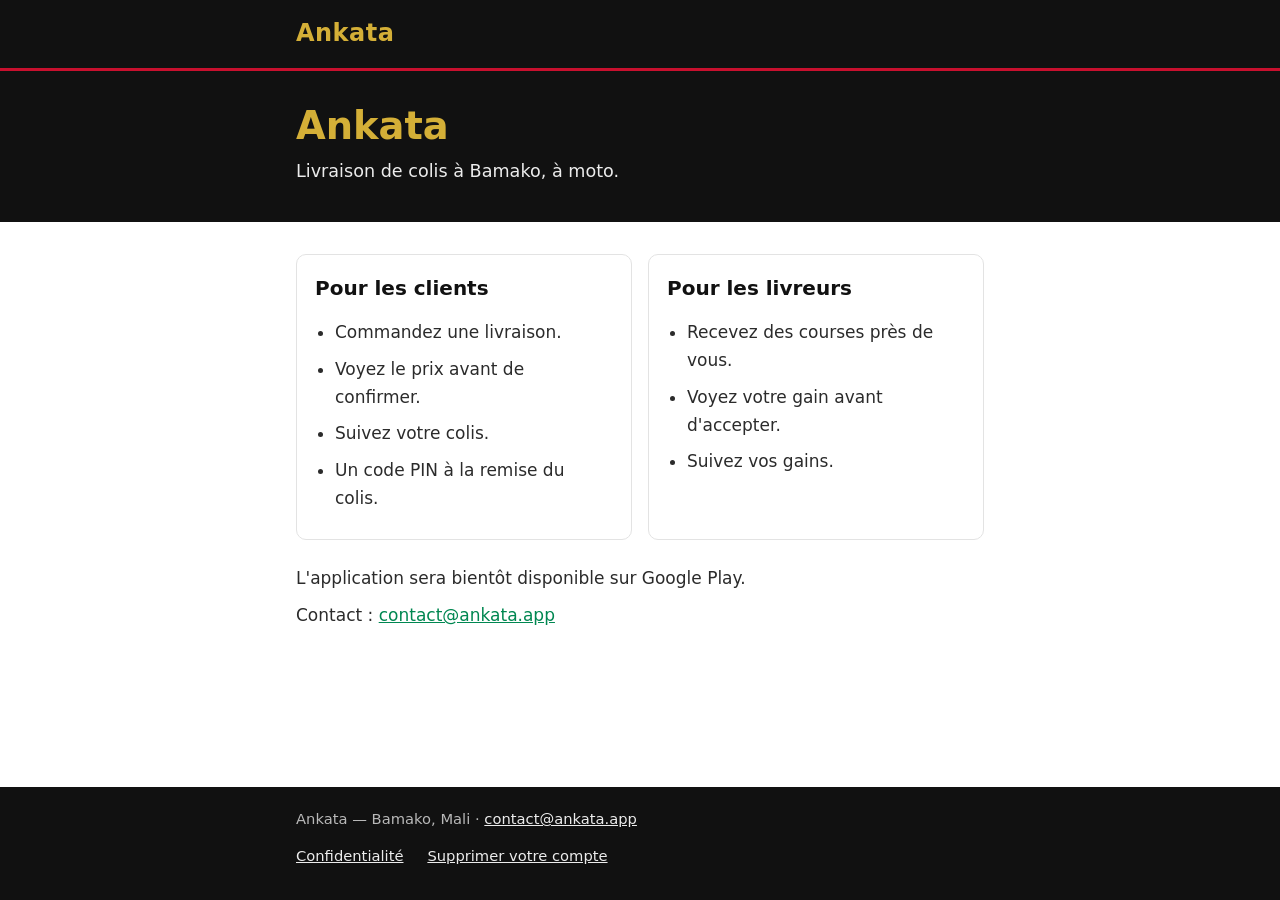
==== index.html @ 9b976870 "Site v1: home, privacy policy, account deletion page Co-Authored-By: Claude Opus 5.5 <noreply@anthro" ====
<!DOCTYPE html>
<html lang="fr">
<head>
<meta charset="utf-8">
<meta name="viewport" content="width=device-width, initial-scale=1">
<title>Ankata — Livraison de colis à Bamako</title>
<meta name="description" content="Ankata : livraison de colis à Bamako, à moto. Application pour les clients et les livreurs.">
<link rel="stylesheet" href="style.css">
</head>
<body>

<header class="site-header">
  <div class="wrap"><a class="logo" href="./">Ankata</a></div>
</header>

<main>
  <section class="hero">
    <div class="wrap">
      <h1>Ankata</h1>
      <p>Livraison de colis à Bamako, à moto.</p>
    </div>
  </section>

  <div class="wrap content">
    <div class="blocks">
      <section class="block">
        <h2>Pour les clients</h2>
        <ul>
          <li>Commandez une livraison.</li>
          <li>Voyez le prix avant de confirmer.</li>
          <li>Suivez votre colis.</li>
          <li>Un code PIN à la remise du colis.</li>
        </ul>
      </section>
      <section class="block">
        <h2>Pour les livreurs</h2>
        <ul>
          <li>Recevez des courses près de vous.</li>
          <li>Voyez votre gain avant d'accepter.</li>
          <li>Suivez vos gains.</li>
        </ul>
      </section>
    </div>

    <p>L'application sera bientôt disponible sur Google Play.</p>
    <p>Contact&nbsp;: <a href="mailto:contact@ankata.app">contact@ankata.app</a></p>
  </div>
</main>

<footer class="site-footer">
  <div class="wrap">
    <p>Ankata — Bamako, Mali · <a href="mailto:contact@ankata.app">contact@ankata.app</a></p>
    <nav aria-label="Liens utiles">
      <a href="confidentialite/">Confidentialité</a>
      <a href="supprimer-compte/">Supprimer votre compte</a>
    </nav>
  </div>
</footer>

</body>
</html>
---- style.css ----
/* All colours and shared values live here: change them in one place. */
:root {
  --dark: #111111;          /* header, footer, hero band */
  --gold: #D4AF37;          /* wordmark + headings on dark backgrounds ONLY */
  --green: #008751;         /* links and buttons */
  --green-hover: #006b40;
  --red: #C8102E;           /* sparing accents */
  --bg: #ffffff;            /* text content background */
  --text: #2b2b2b;          /* body text */
  --muted: #5f6368;
  --rule: #e3e3e3;
  --box: #f4f6f5;
  --on-dark: #ececec;       /* body text on dark backgrounds */
  --on-dark-muted: #b8b8b8;

  --font: system-ui, -apple-system, "Segoe UI", Roboto, "Helvetica Neue", Arial, sans-serif;
  --max: 720px;
  --gutter: 16px;
}

*, *::before, *::after { box-sizing: border-box; }

html { -webkit-text-size-adjust: 100%; }

body {
  margin: 0;
  background: var(--bg);
  color: var(--text);
  font-family: var(--font);
  font-size: 17px;
  line-height: 1.65;
  overflow-wrap: break-word;
  display: flex;
  flex-direction: column;
  min-height: 100vh;
}

main { flex: 1; }

.wrap {
  max-width: var(--max);
  margin: 0 auto;
  padding: 0 var(--gutter);
}

a { color: var(--green); }
a:hover, a:focus { color: var(--green-hover); }
a:focus-visible { outline: 2px solid var(--green); outline-offset: 2px; }

/* Header */
.site-header {
  background: var(--dark);
  border-bottom: 3px solid var(--red);
}
.site-header .wrap { padding-top: 14px; padding-bottom: 14px; }
.logo {
  color: var(--gold);
  font-weight: 800;
  font-size: 1.5rem;
  letter-spacing: .02em;
  text-decoration: none;
}
.logo:hover, .logo:focus { color: var(--gold); text-decoration: underline; }
.logo:focus-visible { outline-color: var(--gold); }

/* Hero band */
.hero {
  background: var(--dark);
  color: var(--on-dark);
  padding: 32px 0 36px;
}
.hero h1 {
  color: var(--gold);
  font-size: 2rem;
  line-height: 1.2;
  margin: 0 0 .5rem;
}
.hero p { margin: .4rem 0 0; font-size: 1.1rem; }
.hero .sub { color: var(--on-dark-muted); font-size: .95rem; }

/* Content */
.content { padding-top: 24px; padding-bottom: 48px; }
.content h2 {
  color: var(--dark);
  font-size: 1.25rem;
  line-height: 1.3;
  margin: 2.2rem 0 .6rem;
  padding-top: 1.1rem;
  border-top: 1px solid var(--rule);
}
.content h3 { color: var(--dark); font-size: 1.05rem; margin: 1.4rem 0 .4rem; }
p, li { margin: .55rem 0; }
ul { padding-left: 1.25rem; }

.box {
  background: var(--box);
  border-radius: 8px;
  padding: 1rem 1.1rem;
  margin: 1rem 0;
}

.note { color: var(--muted); font-size: .9rem; margin-top: 2.5rem; }

/* Tables (privacy policy) */
.scroll { overflow-x: auto; -webkit-overflow-scrolling: touch; }
table { width: 100%; border-collapse: collapse; margin: .8rem 0; font-size: .92rem; }
th, td { text-align: left; padding: .5rem .6rem; border-bottom: 1px solid var(--rule); vertical-align: top; }
th { background: var(--box); font-weight: 600; }

/* Home: two audience blocks */
.blocks { display: grid; gap: 16px; margin: 8px 0 24px; }
.block {
  border: 1px solid var(--rule);
  border-radius: 10px;
  padding: 4px 18px 10px;
}
.block h2 { border-top: 0; padding-top: 0; margin-top: 1rem; }

/* Account deletion: the two ways, prominent */
.ways { display: grid; gap: 16px; margin: 8px 0 8px; }
.way {
  background: var(--box);
  border-top: 4px solid var(--green);
  border-radius: 10px;
  padding: 4px 18px 12px;
}
.way h2 { border-top: 0; padding-top: 0; margin-top: 1rem; }

.button {
  display: inline-block;
  background: var(--green);
  color: #ffffff;
  padding: .6rem 1.1rem;
  border-radius: 8px;
  text-decoration: none;
  font-weight: 600;
}
.button:hover, .button:focus { background: var(--green-hover); color: #ffffff; }

@media (min-width: 640px) {
  .blocks, .ways { grid-template-columns: 1fr 1fr; }
  .hero h1 { font-size: 2.4rem; }
}

/* Footer */
.site-footer {
  background: var(--dark);
  color: var(--on-dark-muted);
  font-size: .92rem;
  padding: 20px 0 28px;
}
.site-footer p { margin: 0 0 .5rem; }
.site-footer a { color: var(--on-dark); }
.site-footer a:hover, .site-footer a:focus { color: #ffffff; }
.site-footer a:focus-visible { outline-color: var(--on-dark); }
.site-footer nav a { margin-right: 1.2rem; display: inline-block; padding: 4px 0; }
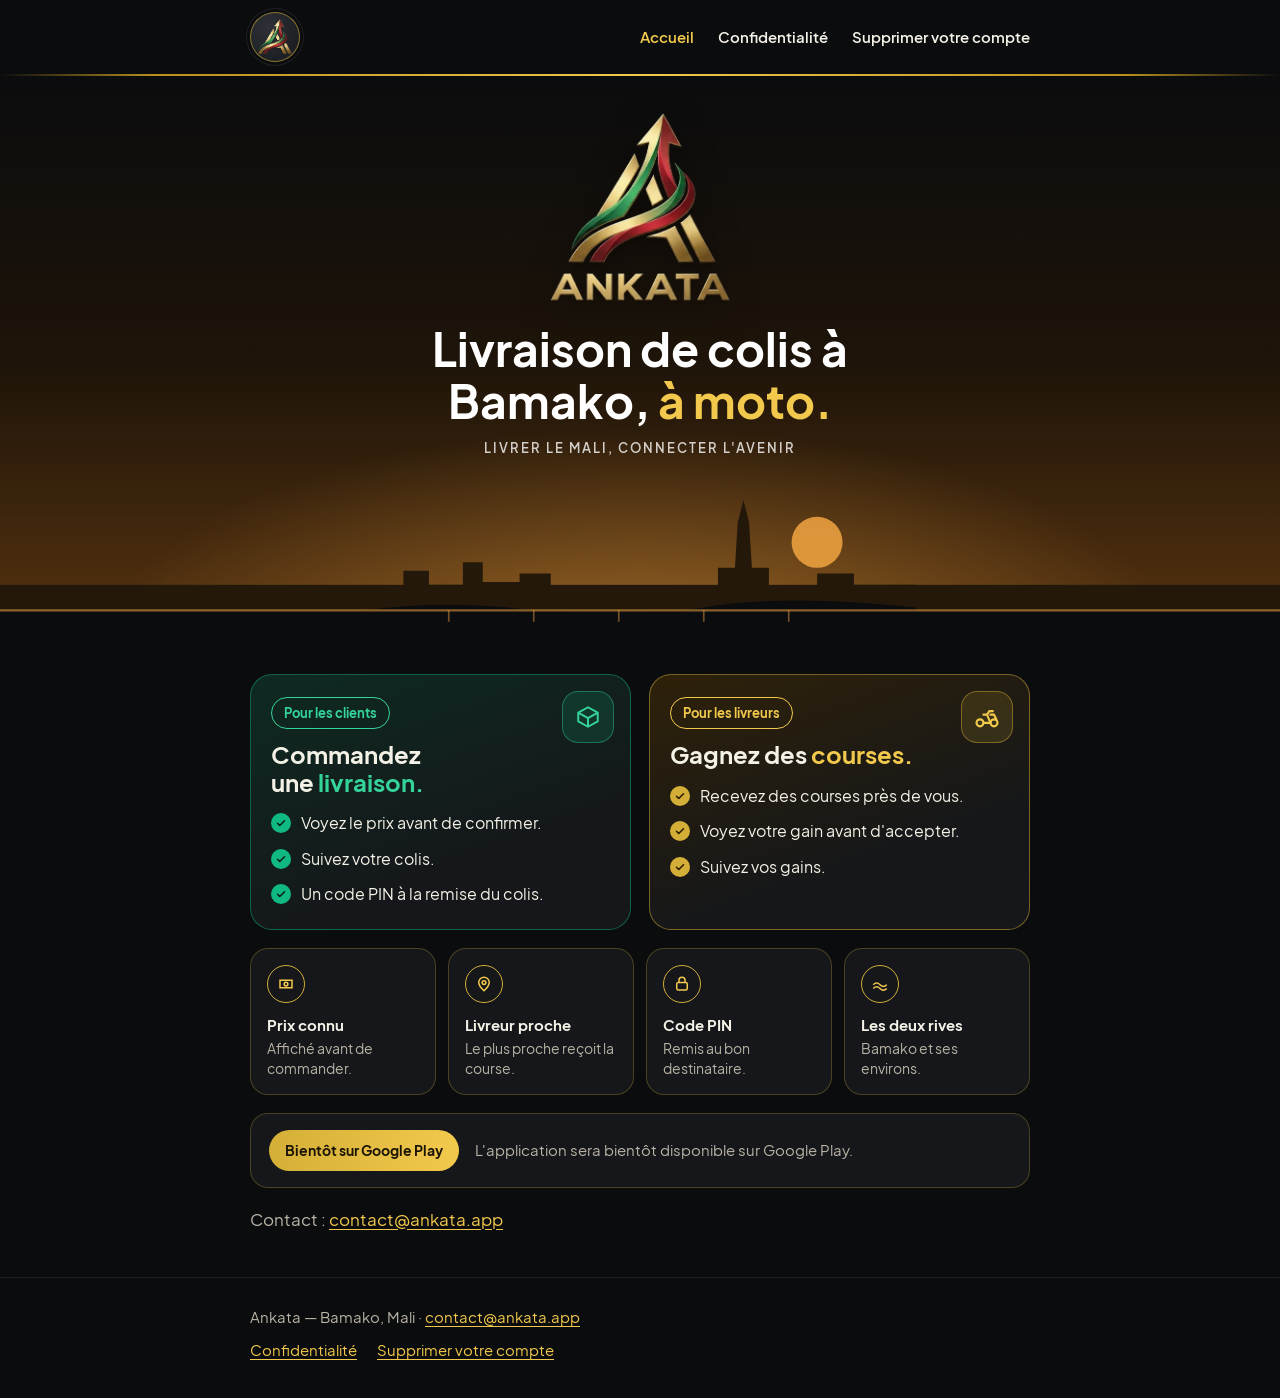
==== commit 9d973b16: "Site step 2: new design - night gold home, white/emerald inner pages, ringed logo bar, gold line, da" ====
--- a/index.html
+++ b/index.html
@@ -6,45 +6,105 @@
 <title>Ankata — Livraison de colis à Bamako</title>
 <meta name="description" content="Ankata : livraison de colis à Bamako, à moto. Application pour les clients et les livreurs.">
 <link rel="stylesheet" href="style.css">
+<meta name="theme-color" content="#0B0C0E">
+<meta name="color-scheme" content="dark">
+<link rel="icon" type="image/png" sizes="32x32" href="assets/favicon-32.png">
+<link rel="apple-touch-icon" href="apple-touch-icon.png">
+<meta property="og:type" content="website">
+<meta property="og:site_name" content="Ankata">
+<meta property="og:locale" content="fr_FR">
+<meta property="og:title" content="Ankata — Livraison de colis à Bamako">
+<meta property="og:description" content="Ankata : livraison de colis à Bamako, à moto. Application pour les clients et les livreurs.">
+<meta property="og:url" content="https://ankata.app/">
+<meta property="og:image" content="https://ankata.app/assets/icon-192.png">
 </head>
-<body>
+<body class="home">
 
-<header class="site-header">
-  <div class="wrap"><a class="logo" href="./">Ankata</a></div>
+<header class="site-bar">
+  <div class="wrap bar-in">
+    <a class="brand" href="./" aria-label="Ankata, accueil"><span class="ring"><img src="assets/ankata-mark.webp" alt="" width="34" height="36"></span></a>
+    <nav class="bar-nav" aria-label="Menu principal">
+      <a href="./" aria-current="page">Accueil</a>
+      <a href="./confidentialite/">Confidentialité</a>
+      <a href="./supprimer-compte/">Supprimer votre compte</a>
+    </nav>
+    <details class="bar-menu">
+      <summary aria-label="Menu"><span class="burger" aria-hidden="true"></span></summary>
+      <nav aria-label="Menu">
+        <a href="./" aria-current="page">Accueil</a>
+        <a href="./confidentialite/">Confidentialité</a>
+        <a href="./supprimer-compte/">Supprimer votre compte</a>
+      </nav>
+    </details>
+  </div>
 </header>
 
-<main>
-  <section class="hero">
-    <div class="wrap">
-      <h1>Ankata</h1>
-      <p>Livraison de colis à Bamako, à moto.</p>
+<section class="home-hero">
+  <div class="wrap">
+    <img class="lock" src="assets/ankata-logo.webp" alt="Ankata" width="373" height="400">
+    <h1>Livraison de colis à Bamako, <em>à moto.</em></h1>
+    <p class="slogan">Livrer le Mali, connecter l'avenir</p>
+  </div>
+  <svg class="skyline" viewBox="0 0 390 120" preserveAspectRatio="xMidYMax meet" aria-hidden="true" focusable="false">
+    <circle cx="320" cy="44" r="18" fill="#F2A541" opacity=".85"/>
+    <rect x="-2000" y="74" width="4390" height="46" fill="#24180B"/>
+    <path d="M0 78 L28 78 L28 64 L46 64 L46 74 L70 74 L70 58 L84 58 L84 72 L110 72 L110 66 L132 66 L132 76 L250 76 L250 62 L262 62 L264 30 L268 14 L272 30 L274 62 L286 62 L286 76 L320 76 L320 66 L346 66 L346 74 L390 74 L390 120 L0 120Z" fill="#24180B"/>
+    <rect x="-2000" y="92" width="4390" height="28" fill="#0B0C0E"/>
+    <path d="M0 92 Q60 84 120 92 T240 90 T390 90 L390 120 L0 120Z" fill="#0B0C0E"/>
+    <path d="M-2000 92 H2390" stroke="#F2A541" stroke-width="1.5" opacity=".55"/>
+    <path d="M60 92 v8 M120 92 v8 M180 92 v8 M240 92 v8 M300 92 v8" stroke="#F2A541" stroke-width="1.2" opacity=".45"/>
+  </svg>
+</section>
+
+<main class="wrap home-main">
+  <div class="cards">
+    <article class="card card-client">
+      <div class="icon" aria-hidden="true"><svg width="26" height="26" viewBox="0 0 24 24" fill="none" stroke="#34D399" stroke-width="1.8" stroke-linejoin="round"><path d="M3 8l9-5 9 5v8l-9 5-9-5z"/><path d="M3 8l9 5 9-5M12 13v8"/></svg></div>
+      <span class="chip">Pour les clients</span>
+      <h2>Commandez une <em>livraison.</em></h2>
+      <ul class="checks">
+        <li>Voyez le prix avant de confirmer.</li>
+        <li>Suivez votre colis.</li>
+        <li>Un code PIN à la remise du colis.</li>
+      </ul>
+    </article>
+    <article class="card card-driver">
+      <div class="icon" aria-hidden="true"><svg width="28" height="28" viewBox="0 0 24 24" fill="none" stroke="#F2C94C" stroke-width="1.8" stroke-linecap="round" stroke-linejoin="round"><circle cx="6" cy="17" r="3"/><circle cx="18" cy="17" r="3"/><path d="M9 17h6l-3-7h-3M15 10h3l2 4M12 10l2-3h3"/></svg></div>
+      <span class="chip">Pour les livreurs</span>
+      <h2>Gagnez des <em>courses.</em></h2>
+      <ul class="checks">
+        <li>Recevez des courses près de vous.</li>
+        <li>Voyez votre gain avant d'accepter.</li>
+        <li>Suivez vos gains.</li>
+      </ul>
+    </article>
+  </div>
+
+  <div class="feats">
+    <div class="feat">
+      <div class="ic" aria-hidden="true"><svg width="18" height="18" viewBox="0 0 24 24" fill="none" stroke="#F2C94C" stroke-width="2"><path d="M4 7h16v10H4z"/><circle cx="12" cy="12" r="2.5"/></svg></div>
+      <b>Prix connu</b><span>Affiché avant de commander.</span>
     </div>
-  </section>
+    <div class="feat">
+      <div class="ic" aria-hidden="true"><svg width="18" height="18" viewBox="0 0 24 24" fill="none" stroke="#F2C94C" stroke-width="2"><path d="M12 21s-7-6.5-7-11a7 7 0 0 1 14 0c0 4.5-7 11-7 11z"/><circle cx="12" cy="10" r="2.5"/></svg></div>
+      <b>Livreur proche</b><span>Le plus proche reçoit la course.</span>
+    </div>
+    <div class="feat">
+      <div class="ic" aria-hidden="true"><svg width="18" height="18" viewBox="0 0 24 24" fill="none" stroke="#F2C94C" stroke-width="2"><rect x="5" y="10" width="14" height="10" rx="2"/><path d="M8 10V7a4 4 0 0 1 8 0v3"/></svg></div>
+      <b>Code PIN</b><span>Remis au bon destinataire.</span>
+    </div>
+    <div class="feat">
+      <div class="ic" aria-hidden="true"><svg width="18" height="18" viewBox="0 0 24 24" fill="none" stroke="#F2C94C" stroke-width="2"><path d="M3 18c3-3 6-3 9 0s6 3 9 0M3 13c3-3 6-3 9 0s6 3 9 0"/></svg></div>
+      <b>Les deux rives</b><span>Bamako et ses environs.</span>
+    </div>
+  </div>
 
-  <div class="wrap content">
-    <div class="blocks">
-      <section class="block">
-        <h2>Pour les clients</h2>
-        <ul>
-          <li>Commandez une livraison.</li>
-          <li>Voyez le prix avant de confirmer.</li>
-          <li>Suivez votre colis.</li>
-          <li>Un code PIN à la remise du colis.</li>
-        </ul>
-      </section>
-      <section class="block">
-        <h2>Pour les livreurs</h2>
-        <ul>
-          <li>Recevez des courses près de vous.</li>
-          <li>Voyez votre gain avant d'accepter.</li>
-          <li>Suivez vos gains.</li>
-        </ul>
-      </section>
-    </div>
+  <div class="play">
+    <span class="pill">Bientôt sur Google Play</span>
+    <p>L'application sera bientôt disponible sur Google Play.</p>
+  </div>
 
-    <p>L'application sera bientôt disponible sur Google Play.</p>
-    <p>Contact&nbsp;: <a href="mailto:contact@ankata.app">contact@ankata.app</a></p>
-  </div>
+  <p class="contact">Contact : <a href="mailto:contact@ankata.app">contact@ankata.app</a></p>
 </main>
 
 <footer class="site-footer">
--- a/style.css
+++ b/style.css
@@ -1,156 +1,285 @@
-/* All colours and shared values live here: change them in one place. */
+/* Ankata — ankata.app, design v2 (2026-10-29).
+   Inner pages (privacy, deletion, 404): white + emerald, dark when the phone is in dark mode.
+   Home (<body class="home">): night gold.
+   Every page: black top bar, A-mark in a charcoal ring, one thin gold line under the bar (nowhere else).
+   No JavaScript, no external resources: fonts and images are in /assets. */
+
+@font-face { font-family: "Plus Jakarta Sans"; src: url("assets/fonts/plus-jakarta-sans-regular.woff2") format("woff2"); font-weight: 400; font-style: normal; font-display: swap; }
+@font-face { font-family: "Plus Jakarta Sans"; src: url("assets/fonts/plus-jakarta-sans-semibold.woff2") format("woff2"); font-weight: 600; font-style: normal; font-display: swap; }
+@font-face { font-family: "Plus Jakarta Sans"; src: url("assets/fonts/plus-jakarta-sans-bold.woff2") format("woff2"); font-weight: 700; font-style: normal; font-display: swap; }
+
 :root {
-  --dark: #111111;          /* header, footer, hero band */
-  --gold: #D4AF37;          /* wordmark + headings on dark backgrounds ONLY */
-  --green: #008751;         /* links and buttons */
-  --green-hover: #006b40;
-  --red: #C8102E;           /* sparing accents */
-  --bg: #ffffff;            /* text content background */
-  --text: #2b2b2b;          /* body text */
-  --muted: #5f6368;
-  --rule: #e3e3e3;
-  --box: #f4f6f5;
-  --on-dark: #ececec;       /* body text on dark backgrounds */
-  --on-dark-muted: #b8b8b8;
-
-  --font: system-ui, -apple-system, "Segoe UI", Roboto, "Helvetica Neue", Arial, sans-serif;
-  --max: 720px;
-  --gutter: 16px;
-}
-
+  --bar: #0B0C0E;
+  --bar-ink: #F4F1E6;
+  --gold: #D4AF37;
+  --gold-hi: #F2C94C;
+  --gold-lo: #B8901F;
+  --emerald: #064E3B;
+  --emerald-2: #047857;
+
+  --bg: #FFFFFF;
+  --surface: #FFFFFF;
+  --ink: #0F172A;
+  --muted: #475569;
+  --line: #E2E8F0;
+  --head: #064E3B;
+  --link: #047857;
+  --tint: #F0FDF7;
+  --tint-line: #D1FAE5;
+  --th: #F8FAFC;
+
+  --font: "Plus Jakarta Sans", system-ui, -apple-system, "Segoe UI", Roboto, Arial, sans-serif;
+  color-scheme: light dark;
+}
+
+@media (prefers-color-scheme: dark) {
+  :root {
+    --bg: #0B0C0E;
+    --surface: #15171A;
+    --ink: #EEF2EF;
+    --muted: #A3ADA7;
+    --line: #2A322E;
+    --head: #34D399;
+    --link: #34D399;
+    --tint: #0F2A21;
+    --tint-line: #1F4D3D;
+    --th: #15171A;
+  }
+}
+
+/* ---------- Base ---------- */
 *, *::before, *::after { box-sizing: border-box; }
-
 html { -webkit-text-size-adjust: 100%; }
-
 body {
   margin: 0;
+  min-height: 100vh;
+  display: flex;
+  flex-direction: column;
   background: var(--bg);
-  color: var(--text);
+  color: var(--ink);
   font-family: var(--font);
   font-size: 17px;
-  line-height: 1.65;
-  overflow-wrap: break-word;
-  display: flex;
-  flex-direction: column;
-  min-height: 100vh;
-}
-
-main { flex: 1; }
+  line-height: 1.6;
+}
+body > footer { margin-top: auto; }
+img { max-width: 100%; height: auto; }
+a { color: var(--link); text-underline-offset: 3px; }
+a:focus-visible, summary:focus-visible { outline: 2px solid var(--gold-hi); outline-offset: 3px; border-radius: 8px; }
+b, strong { font-weight: 700; }
 
 .wrap {
-  max-width: var(--max);
-  margin: 0 auto;
-  padding: 0 var(--gutter);
-}
-
-a { color: var(--green); }
-a:hover, a:focus { color: var(--green-hover); }
-a:focus-visible { outline: 2px solid var(--green); outline-offset: 2px; }
-
-/* Header */
-.site-header {
-  background: var(--dark);
-  border-bottom: 3px solid var(--red);
-}
-.site-header .wrap { padding-top: 14px; padding-bottom: 14px; }
-.logo {
-  color: var(--gold);
-  font-weight: 800;
-  font-size: 1.5rem;
-  letter-spacing: .02em;
-  text-decoration: none;
-}
-.logo:hover, .logo:focus { color: var(--gold); text-decoration: underline; }
-.logo:focus-visible { outline-color: var(--gold); }
-
-/* Hero band */
-.hero {
-  background: var(--dark);
-  color: var(--on-dark);
-  padding: 32px 0 36px;
-}
+  width: 100%;
+  max-width: 820px;
+  margin-inline: auto;
+  padding-left: max(20px, env(safe-area-inset-left, 0px));
+  padding-right: max(20px, env(safe-area-inset-right, 0px));
+}
+
+/* ---------- Top bar (every page) ---------- */
+.site-bar { position: relative; background: var(--bar); color: var(--bar-ink); z-index: 5; }
+.site-bar::after {
+  content: "";
+  position: absolute;
+  left: 0; right: 0; bottom: 0;
+  height: 2px;
+  background: linear-gradient(90deg, rgba(212,175,55,0) 0%, var(--gold-lo) 12%, var(--gold-hi) 50%, var(--gold-lo) 88%, rgba(212,175,55,0) 100%);
+}
+.bar-in { display: flex; align-items: center; justify-content: space-between; gap: 16px; padding-block: 12px 14px; }
+.brand { display: inline-flex; border-radius: 50%; }
+.ring {
+  width: 50px; height: 50px;
+  border-radius: 50%;
+  display: grid; place-items: center;
+  background: radial-gradient(circle at 35% 30%, #2E3238, #1C1F23 70%);
+  border: 1.5px solid rgba(212,175,55,.6);
+  box-shadow: 0 0 0 3px var(--bar), 0 0 0 4px rgba(255,255,255,.08);
+}
+.ring img { width: 34px; height: auto; display: block; }
+
+.bar-nav { display: none; gap: 24px; }
+.bar-nav a, .bar-menu nav a { color: var(--bar-ink); text-decoration: none; font-weight: 600; font-size: 15px; }
+.bar-nav a:hover, .bar-nav a[aria-current="page"] { color: var(--gold-hi); }
+
+.bar-menu { position: relative; }
+.bar-menu summary {
+  list-style: none;
+  cursor: pointer;
+  width: 44px; height: 44px;
+  border-radius: 12px;
+  border: 1px solid rgba(212,175,55,.35);
+  display: grid; place-items: center;
+}
+.bar-menu summary::-webkit-details-marker { display: none; }
+.burger, .burger::before, .burger::after { display: block; width: 18px; height: 2px; border-radius: 1px; background: var(--bar-ink); }
+.burger { position: relative; }
+.burger::before, .burger::after { content: ""; position: absolute; left: 0; }
+.burger::before { top: -6px; }
+.burger::after { top: 6px; }
+.bar-menu[open] .burger { background: transparent; }
+.bar-menu[open] .burger::before { top: 0; transform: rotate(45deg); }
+.bar-menu[open] .burger::after { top: 0; transform: rotate(-45deg); }
+.bar-menu nav {
+  position: absolute; right: 0; top: calc(100% + 12px);
+  min-width: 240px;
+  display: flex; flex-direction: column;
+  padding: 8px;
+  background: #15171A;
+  border: 1px solid rgba(212,175,55,.35);
+  border-radius: 16px;
+  box-shadow: 0 18px 40px rgba(0,0,0,.45);
+}
+.bar-menu nav a { padding: 12px 14px; border-radius: 10px; }
+.bar-menu nav a:hover, .bar-menu nav a[aria-current="page"] { background: rgba(212,175,55,.12); color: var(--gold-hi); }
+
+@media (min-width: 720px) {
+  .bar-nav { display: flex; }
+  .bar-menu { display: none; }
+}
+
+/* ---------- Inner pages ---------- */
+.hero { background: var(--tint); border-bottom: 1px solid var(--tint-line); padding-block: 36px 28px; }
 .hero h1 {
-  color: var(--gold);
-  font-size: 2rem;
-  line-height: 1.2;
-  margin: 0 0 .5rem;
-}
-.hero p { margin: .4rem 0 0; font-size: 1.1rem; }
-.hero .sub { color: var(--on-dark-muted); font-size: .95rem; }
-
-/* Content */
-.content { padding-top: 24px; padding-bottom: 48px; }
+  margin: 0 0 8px;
+  color: var(--head);
+  font-size: clamp(28px, 6vw, 40px);
+  line-height: 1.15;
+  font-weight: 700;
+  letter-spacing: -0.01em;
+  text-wrap: balance;
+}
+.hero p { margin: 0; color: var(--muted); max-width: 68ch; }
+.hero p + p { margin-top: 8px; }
+
+.content { padding-block: 28px 56px; }
 .content h2 {
-  color: var(--dark);
-  font-size: 1.25rem;
-  line-height: 1.3;
-  margin: 2.2rem 0 .6rem;
-  padding-top: 1.1rem;
-  border-top: 1px solid var(--rule);
-}
-.content h3 { color: var(--dark); font-size: 1.05rem; margin: 1.4rem 0 .4rem; }
-p, li { margin: .55rem 0; }
-ul { padding-left: 1.25rem; }
+  margin: 40px 0 10px;
+  color: var(--head);
+  font-size: 22px;
+  line-height: 1.25;
+  font-weight: 700;
+  text-wrap: balance;
+}
+.content > h2:first-child, .content > :first-child { margin-top: 0; }
+.content h3 { margin: 24px 0 8px; font-size: 18px; line-height: 1.3; font-weight: 600; }
+.content p, .content li { max-width: 68ch; }
+.content ul, .content ol { padding-left: 1.25em; }
+.content li + li { margin-top: 6px; }
 
 .box {
-  background: var(--box);
-  border-radius: 8px;
-  padding: 1rem 1.1rem;
-  margin: 1rem 0;
-}
-
-.note { color: var(--muted); font-size: .9rem; margin-top: 2.5rem; }
-
-/* Tables (privacy policy) */
-.scroll { overflow-x: auto; -webkit-overflow-scrolling: touch; }
-table { width: 100%; border-collapse: collapse; margin: .8rem 0; font-size: .92rem; }
-th, td { text-align: left; padding: .5rem .6rem; border-bottom: 1px solid var(--rule); vertical-align: top; }
-th { background: var(--box); font-weight: 600; }
-
-/* Home: two audience blocks */
-.blocks { display: grid; gap: 16px; margin: 8px 0 24px; }
-.block {
-  border: 1px solid var(--rule);
-  border-radius: 10px;
-  padding: 4px 18px 10px;
-}
-.block h2 { border-top: 0; padding-top: 0; margin-top: 1rem; }
-
-/* Account deletion: the two ways, prominent */
-.ways { display: grid; gap: 16px; margin: 8px 0 8px; }
-.way {
-  background: var(--box);
-  border-top: 4px solid var(--green);
-  border-radius: 10px;
-  padding: 4px 18px 12px;
-}
-.way h2 { border-top: 0; padding-top: 0; margin-top: 1rem; }
+  margin: 20px 0;
+  padding: 16px 18px;
+  background: var(--tint);
+  border: 1px solid var(--tint-line);
+  border-radius: 14px;
+}
+.box > :first-child { margin-top: 0; }
+.box > :last-child { margin-bottom: 0; }
+
+.scroll { overflow-x: auto; margin: 16px 0; border: 1px solid var(--line); border-radius: 12px; }
+.scroll table { border-collapse: collapse; width: 100%; min-width: 520px; font-size: 15px; line-height: 1.5; }
+.scroll th, .scroll td { text-align: left; vertical-align: top; padding: 10px 12px; border-bottom: 1px solid var(--line); }
+.scroll th { background: var(--th); color: var(--head); font-weight: 600; }
+.scroll tr:last-child td { border-bottom: 0; }
+
+.ways { display: grid; gap: 16px; grid-template-columns: repeat(auto-fit, minmax(260px, 1fr)); margin: 4px 0 24px; }
+.way { min-width: 0; padding: 18px 20px; background: var(--surface); border: 1px solid var(--line); border-radius: 16px; }
+.way > h2:first-child { margin-top: 0; }
 
 .button {
   display: inline-block;
-  background: var(--green);
-  color: #ffffff;
-  padding: .6rem 1.1rem;
-  border-radius: 8px;
+  padding: 12px 22px;
+  border-radius: 999px;
+  background: var(--emerald);
+  border: 1px solid var(--gold);
+  color: #FFFFFF;
+  font-weight: 700;
   text-decoration: none;
-  font-weight: 600;
-}
-.button:hover, .button:focus { background: var(--green-hover); color: #ffffff; }
-
-@media (min-width: 640px) {
-  .blocks, .ways { grid-template-columns: 1fr 1fr; }
-  .hero h1 { font-size: 2.4rem; }
-}
-
-/* Footer */
-.site-footer {
-  background: var(--dark);
-  color: var(--on-dark-muted);
-  font-size: .92rem;
-  padding: 20px 0 28px;
-}
-.site-footer p { margin: 0 0 .5rem; }
-.site-footer a { color: var(--on-dark); }
-.site-footer a:hover, .site-footer a:focus { color: #ffffff; }
-.site-footer a:focus-visible { outline-color: var(--on-dark); }
-.site-footer nav a { margin-right: 1.2rem; display: inline-block; padding: 4px 0; }
+}
+.button:hover { background: var(--emerald-2); }
+
+/* ---------- Footer (every page) ---------- */
+body > footer { background: var(--bar); border-top: 1px solid rgba(255,255,255,.08); color: #B9B4A6; font-size: 14.5px; padding-block: 28px 36px; }
+body > footer p { margin: 0; }
+body > footer a { color: var(--gold-hi); }
+body > footer nav { display: flex; flex-wrap: wrap; gap: 8px 20px; margin-top: 10px; }
+
+/* ---------- Home (night gold) ---------- */
+body.home {
+  --bg: #0B0C0E;
+  --surface: #15171A;
+  --ink: #F4F1E6;
+  --muted: #B9B4A6;
+  --line: rgba(212,175,55,.28);
+  --link: #F2C94C;
+  color-scheme: dark;
+}
+
+.home-hero {
+  position: relative;
+  overflow: hidden;
+  text-align: center;
+  padding-top: 36px;
+  background: radial-gradient(60% 55% at 50% 100%, rgba(242,165,65,.45) 0%, rgba(242,165,65,0) 70%), linear-gradient(180deg, #0B0C0E 0%, #1E1409 50%, #5A3510 100%);
+}
+.home-hero .lock { display: block; width: 180px; max-width: 55%; margin: 0 auto 18px; filter: drop-shadow(0 8px 18px rgba(0,0,0,.4)); }
+.home-hero h1 {
+  max-width: 16ch;
+  margin: 0 auto;
+  color: #FFFFFF;
+  font-size: clamp(30px, 7vw, 46px);
+  line-height: 1.12;
+  font-weight: 700;
+  text-wrap: balance;
+}
+.home-hero h1 em { font-style: normal; color: var(--gold-hi); }
+.slogan { margin: 12px 0 0; color: rgba(255,255,255,.78); font-size: 12.5px; font-weight: 600; letter-spacing: .16em; text-transform: uppercase; }
+.skyline { display: block; width: 100%; height: clamp(110px, 24vw, 170px); margin-top: 22px; overflow: visible; }
+
+.home-main { display: flex; flex-direction: column; gap: 18px; padding-block: 24px 44px; }
+
+.cards { display: grid; gap: 18px; grid-template-columns: repeat(auto-fit, minmax(280px, 1fr)); }
+.card { position: relative; min-width: 0; overflow: hidden; padding: 22px 20px; border: 1px solid var(--line); border-radius: 22px; }
+.card-client { background: linear-gradient(160deg, #0E2A22 0%, #15171A 70%); border-color: rgba(16,185,129,.45); }
+.card-driver { background: linear-gradient(160deg, #2E2109 0%, #15171A 70%); border-color: rgba(212,175,55,.5); }
+.chip { display: inline-flex; padding: 5px 12px; border: 1px solid currentColor; border-radius: 999px; font-size: 12.5px; font-weight: 700; }
+.card h2 { margin: 12px 0 14px; padding-right: 64px; color: #F4F1E6; font-size: 24px; line-height: 1.15; font-weight: 700; text-wrap: balance; }
+.card h2 em { font-style: normal; }
+.card-client .chip, .card-client h2 em { color: #34D399; }
+.card-driver .chip, .card-driver h2 em { color: var(--gold-hi); }
+.card .icon { position: absolute; right: 16px; top: 16px; width: 52px; height: 52px; display: grid; place-items: center; border-radius: 16px; }
+.card-client .icon { background: rgba(16,185,129,.15); border: 1px solid rgba(52,211,153,.4); }
+.card-driver .icon { background: rgba(212,175,55,.14); border: 1px solid rgba(212,175,55,.45); }
+
+.checks { list-style: none; margin: 0; padding: 0; display: flex; flex-direction: column; gap: 10px; }
+.checks li { display: flex; gap: 10px; align-items: flex-start; font-size: 16px; }
+.checks li::before {
+  content: "";
+  flex: none;
+  width: 20px; height: 20px;
+  margin-top: 3px;
+  border-radius: 50%;
+  background-position: center;
+  background-repeat: no-repeat;
+  background-size: 12px;
+}
+.card-client .checks li::before {
+  background-color: #10B981;
+  background-image: url("data:image/svg+xml,%3Csvg xmlns='http://www.w3.org/2000/svg' viewBox='0 0 24 24'%3E%3Cpath d='M5 12.5l4.5 4.5L19 7.5' fill='none' stroke='%2306221A' stroke-width='3.2' stroke-linecap='round' stroke-linejoin='round'/%3E%3C/svg%3E");
+}
+.card-driver .checks li::before {
+  background-color: #D4AF37;
+  background-image: url("data:image/svg+xml,%3Csvg xmlns='http://www.w3.org/2000/svg' viewBox='0 0 24 24'%3E%3Cpath d='M5 12.5l4.5 4.5L19 7.5' fill='none' stroke='%232A1D04' stroke-width='3.2' stroke-linecap='round' stroke-linejoin='round'/%3E%3C/svg%3E");
+}
+
+.feats { display: grid; gap: 12px; grid-template-columns: repeat(2, minmax(0, 1fr)); }
+@media (min-width: 720px) { .feats { grid-template-columns: repeat(4, minmax(0, 1fr)); } }
+.feat { min-width: 0; padding: 16px; background: var(--surface); border: 1px solid var(--line); border-radius: 18px; }
+.feat .ic { width: 38px; height: 38px; margin-bottom: 10px; display: grid; place-items: center; border: 1px solid var(--gold); border-radius: 50%; }
+.feat b { display: block; color: #F4F1E6; font-size: 15px; }
+.feat span { display: block; margin-top: 2px; color: var(--muted); font-size: 13.5px; line-height: 1.45; }
+
+.play { display: flex; flex-wrap: wrap; align-items: center; gap: 12px 16px; padding: 16px 18px; background: var(--surface); border: 1px solid var(--line); border-radius: 18px; }
+.pill { display: inline-flex; padding: 9px 16px; border-radius: 999px; background: linear-gradient(90deg, #D4AF37, #F2C94C); color: #1B1405; font-size: 14px; font-weight: 700; white-space: nowrap; }
+.play p { margin: 0; color: var(--muted); font-size: 15px; }
+.contact { margin: 0; color: var(--muted); }
+.contact a { color: var(--gold-hi); }
